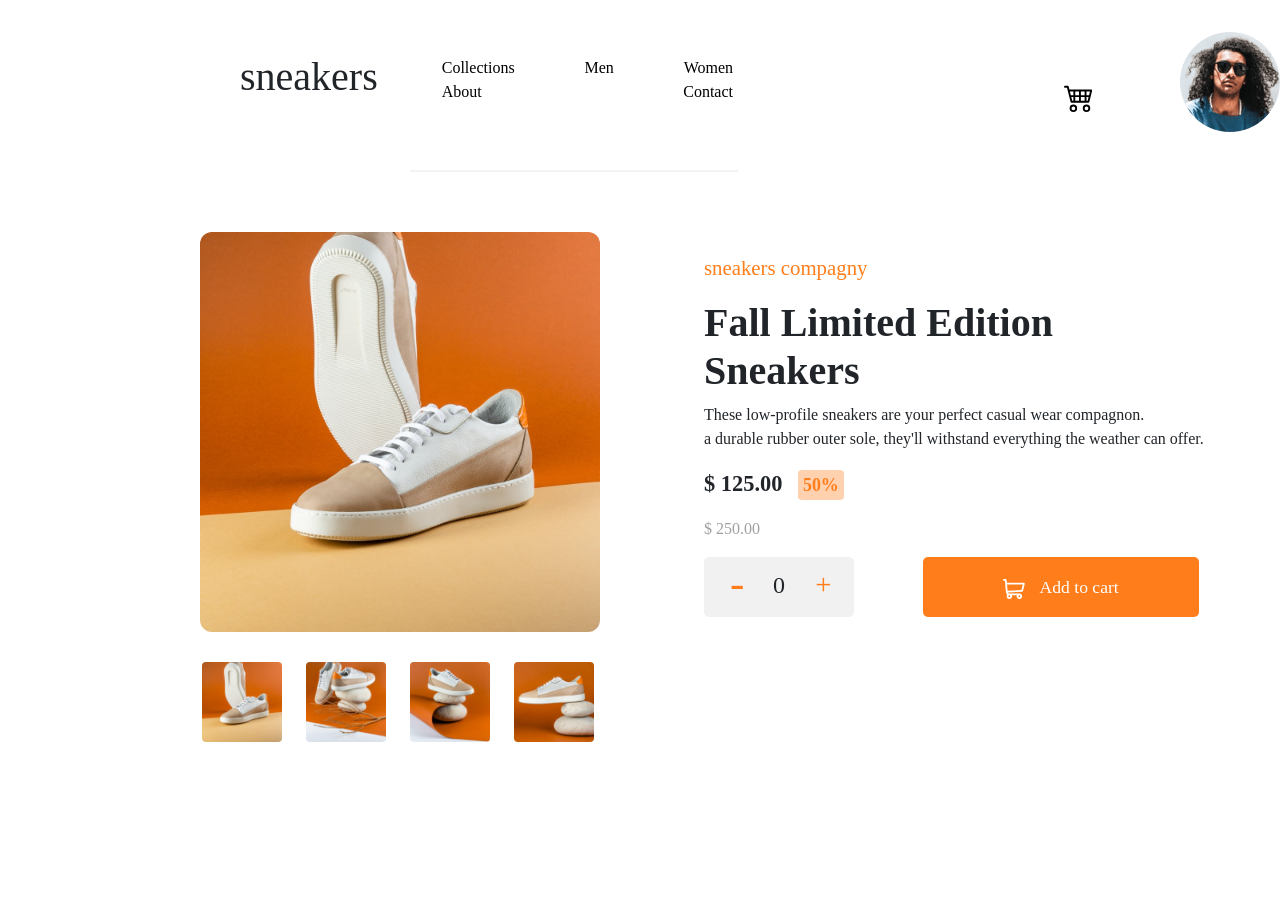
==== ecommerce-product-page-main 2/e-commerce.html @ 725aa38a "add javascript" ====
<!DOCTYPE html>
<html lang="fr">

<head>
    <meta charset="UTF-8">
    <meta http-equiv="X-UA-Compatible" content="IE=edge">
    <meta name="viewport" content="width=device-width, initial-scale=1.0">
    <link rel="stylesheet" href="https://cdn.jsdelivr.net/npm/bootstrap@5.3.0-alpha1/dist/css/bootstrap.min.css">
    <link rel="stylesheet" href="style.css">
    <link rel="stylesheet" href="https://fonts.google.com/specimen/Kumbh+Sans">
    <title>Sneakers</title>
</head>

<body>
    <header>
        <h1>sneakers</h1>
        <ul class="navbar">
            <li><a href="www.google.com">Collections</a></li>
            <li><a href="www.google.com">Men</a></li>
            <li><a href="www.google.com">Women</a></li>
            <li><a href="www.google.com">About</a></li>
            <li><a href="www.google.com">Contact</a></li>
        </ul>
        <button id="ouvrirModal" class="js-modal">
            <svg xmlns="http://www.w3.org/2000/svg" width="16" height="16" fill="currentColor"
                class="bi bi-cart4 panier" viewBox="0 0 16 16">
                <path
                    d="M0 2.5A.5.5 0 0 1 .5 2H2a.5.5 0 0 1 .485.379L2.89 4H14.5a.5.5 0 0 1 .485.621l-1.5 6A.5.5 0 0 1 13 11H4a.5.5 0 0 1-.485-.379L1.61 3H.5a.5.5 0 0 1-.5-.5zM3.14 5l.5 2H5V5H3.14zM6 5v2h2V5H6zm3 0v2h2V5H9zm3 0v2h1.36l.5-2H12zm1.11 3H12v2h.61l.5-2zM11 8H9v2h2V8zM8 8H6v2h2V8zM5 8H3.89l.5 2H5V8zm0 5a1 1 0 1 0 0 2 1 1 0 0 0 0-2zm-2 1a2 2 0 1 1 4 0 2 2 0 0 1-4 0zm9-1a1 1 0 1 0 0 2 1 1 0 0 0 0-2zm-2 1a2 2 0 1 1 4 0 2 2 0 0 1-4 0z" />
            </svg>
        </button>
        <img class="profil" src="../ecommerce-product-page-main 2/images/image-avatar.png" alt="photo de profil">
    </header>

    <!-- Bouton pour ouvrir le modal -->


    <!-- Modal -->
    <div id="monModal" class="modal">
        <div class="modal-contenu">
            <span class="fermer">&times;</span>
            <h2 class="titre">Cart</h2>
            <p class="text">You cart is empty</p>
        </div>
    </div>
    <main>
        <aside>
            <img src="./images/image-product-1.jpg" alt="shoes photo" class="photo1">
            <br>
            <div class="lowPhoto">
                <img src="./images/image-product-1-thumbnail.jpg" alt="shoes">
                <img src="./images/image-product-2-thumbnail.jpg" alt="shoes">
                <img src="./images/image-product-3-thumbnail.jpg" alt="shoes">
                <img src="./images/image-product-4-thumbnail.jpg" alt="shoes">
            </div>
        </aside>
        <aside class="right">
            <p class="orange">sneakers compagny</p>
            <h2>Fall Limited Edition <br>Sneakers</h2>
            <p>These low-profile sneakers are your perfect casual wear compagnon.
                <br> a durable rubber outer sole, they'll withstand everything the weather can offer.
            </p>
            <p class="price">$ 125.00 <span class="reduction"> 50%</span></p>
            <p class="fallPrice">$ 250.00</p>
            <div class="addButton">
                <p id="counter" class="add">0</p>
                <button class="negatif" id="minus">-</button>
                <button id="plus" class="positif">+</button>
                <button id="add-to-cart"><svg width="22" height="20" xmlns="http://www.w3.org/2000/svg">
                        <path
                            d="M20.925 3.641H3.863L3.61.816A.896.896 0 0 0 2.717 0H.897a.896.896 0 1 0 0 1.792h1l1.031 11.483c.073.828.52 1.726 1.291 2.336C2.83 17.385 4.099 20 6.359 20c1.875 0 3.197-1.87 2.554-3.642h4.905c-.642 1.77.677 3.642 2.555 3.642a2.72 2.72 0 0 0 2.717-2.717 2.72 2.72 0 0 0-2.717-2.717H6.365c-.681 0-1.274-.41-1.53-1.009l14.321-.842a.896.896 0 0 0 .817-.677l1.821-7.283a.897.897 0 0 0-.87-1.114ZM6.358 18.208a.926.926 0 0 1 0-1.85.926.926 0 0 1 0 1.85Zm10.015 0a.926.926 0 0 1 0-1.85.926.926 0 0 1 0 1.85Zm2.021-7.243-13.8.81-.57-6.341h15.753l-1.383 5.53Z"
                            fill="#FFFFFF" fill-rule="nonzero" />
                    </svg>Add to cart</button>
            </div>
        </aside>
    </main>

    <script src="script.js"></script>
</body>

</html>
---- ecommerce-product-page-main 2/style.css ----
@charset "UTF-8";
body {
  margin: 0;
  padding: 0;
  font-family: Kumbh Sans;
}

header {
  display: flex;
  margin-left: 15rem;
  margin-top: 2rem;
}

h1 {
  margin-top: 1.3rem;
}

.navbar {
  margin-top: 1rem;
  margin-left: 2rem;
  position: relative;
  height: -moz-fit-content;
  height: fit-content;
}

.navbar::after {
  border-bottom: 2px solid rgba(211, 211, 211, 0.28);
  content: "";
  width: 100%;
  position: absolute;
  bottom: -60px;
  left: 0;
}

ul {
  display: flex;
  list-style-type: none;
}

ul li {
  margin-left: 2rem;
}

.navbar li {
  position: relative;
  padding-right: 5px;
}

a {
  text-decoration: none;
  color: black;
}
a:hover {
  color: black;
}

.navbar li::after {
  content: "";
  position: absolute;
  bottom: -67px;
  left: 0;
  height: 1px;
  width: 100%;
  transition: background-color 0.3s ease-in-out;
}

.navbar li:hover::after {
  background-color: hsl(26deg, 100%, 55%);
  height: 3px;
  left: -5px;
}

.panier {
  margin-left: 20rem;
  margin-top: 30px;
  height: 30px;
  width: 30px;
}

.profil {
  margin-left: 5rem;
}
.profil:hover {
  border: 3px solid hsl(26deg, 100%, 55%);
  border-radius: 50%;
  height: 6.25rem;
  width: 6.25rem;
}

.shop {
  border: none;
  background: none;
}

/* Style pour le bouton */
#ouvrirModal {
  background-color: white; /* Couleur de fond */
  border: none;
}

/* Style pour le modal */
.modal {
  display: none; /* Cache le modal par défaut */
  position: fixed; /* Position fixe */
  z-index: 1; /* Place le modal au-dessus de tout */
  left: 30%;
  top: -10%;
  width: 100%;
  height: 100%;
  /* Couleur de fond semi-transparente */
}

.titre {
  border-bottom: 1px solid lightgray;
  padding: 30px;
}

.text {
  padding-top: 80px;
}

/* Style pour le contenu du modal */
.modal-contenu {
  background-color: #fefefe; /* Couleur de fond */
  margin: 15% auto; /* Centre le contenu verticalement et horizontalement */
  padding: 20px;
  width: 30%; /* Largeur du contenu */
  height: 40%;
  text-align: center;
  border-radius: 3%;
  box-shadow: 0px 0px 19px -1px rgba(92, 92, 92, 0.67);
}

/* Style pour le span "fermer" */
.fermer {
  color: #aaa;
  float: right;
  font-size: 28px;
  font-weight: bold;
}

.fermer:hover,
.fermer:focus {
  color: black;
  text-decoration: none;
  cursor: pointer;
}

main {
  display: flex;
}

aside > img {
  width: 400px;
  height: 400px;
  border-radius: 3%;
  margin-left: 200px;
  margin-top: 100px;
  margin-bottom: 20px;
}

div.lowPhoto {
  margin-left: 192px;
}
div.lowPhoto img {
  border-radius: 5%;
  height: 80px;
  width: 80px;
  margin: 10px;
}

.right {
  margin-top: 120px;
  margin-left: 100px;
}
.right h2 {
  font-weight: bold;
  font-size: 2.5em;
}

.orange {
  color: hsl(26deg, 100%, 55%);
  font-size: 1.3em;
}

.price {
  font-size: 1.4em;
  font-weight: bold;
}

.reduction {
  background-color: hsla(26deg, 100%, 55%, 0.349);
  color: hsl(26deg, 100%, 55%);
  padding: 1%;
  border-radius: 10%;
  font-size: 0.8em;
  margin-left: 10px;
}

.fallPrice {
  color: rgb(161, 160, 160);
}

.addButton {
  display: flex;
}

.add {
  background-color: rgba(211, 211, 211, 0.324);
  width: 30%;
  text-align: center;
  font-size: 1.5em;
  border-radius: 5px 5px 5px 5px;
  height: 60px;
  border: none;
  vertical-align: middle;
  padding: 10px;
}

.negatif {
  color: hsl(26deg, 100%, 55%);
  position: relative;
  right: 130px;
  font-size: 2.7em;
  border: none;
  background-color: transparent;
  cursor: pointer;
  top: -11px;
}

.positif {
  color: hsl(26deg, 100%, 55%);
  position: relative;
  right: 65px;
  top: -10px;
  padding-left: 0;
  font-size: 1.8em;
  border: none;
  background-color: transparent;
  cursor: pointer;
}

#add-to-cart {
  background-color: hsl(26deg, 100%, 55%);
  height: 60px;
  color: white;
  padding: auto;
  border-radius: 5px 5px 5px 5px;
  padding: 0;
  font-size: 1.1em;
  margin-left: 20px;
  padding-left: 80px;
  padding-right: 80px;
  cursor: pointer;
  border: none;
}
#add-to-cart svg {
  margin-right: 15px;
}/*# sourceMappingURL=style.css.map */
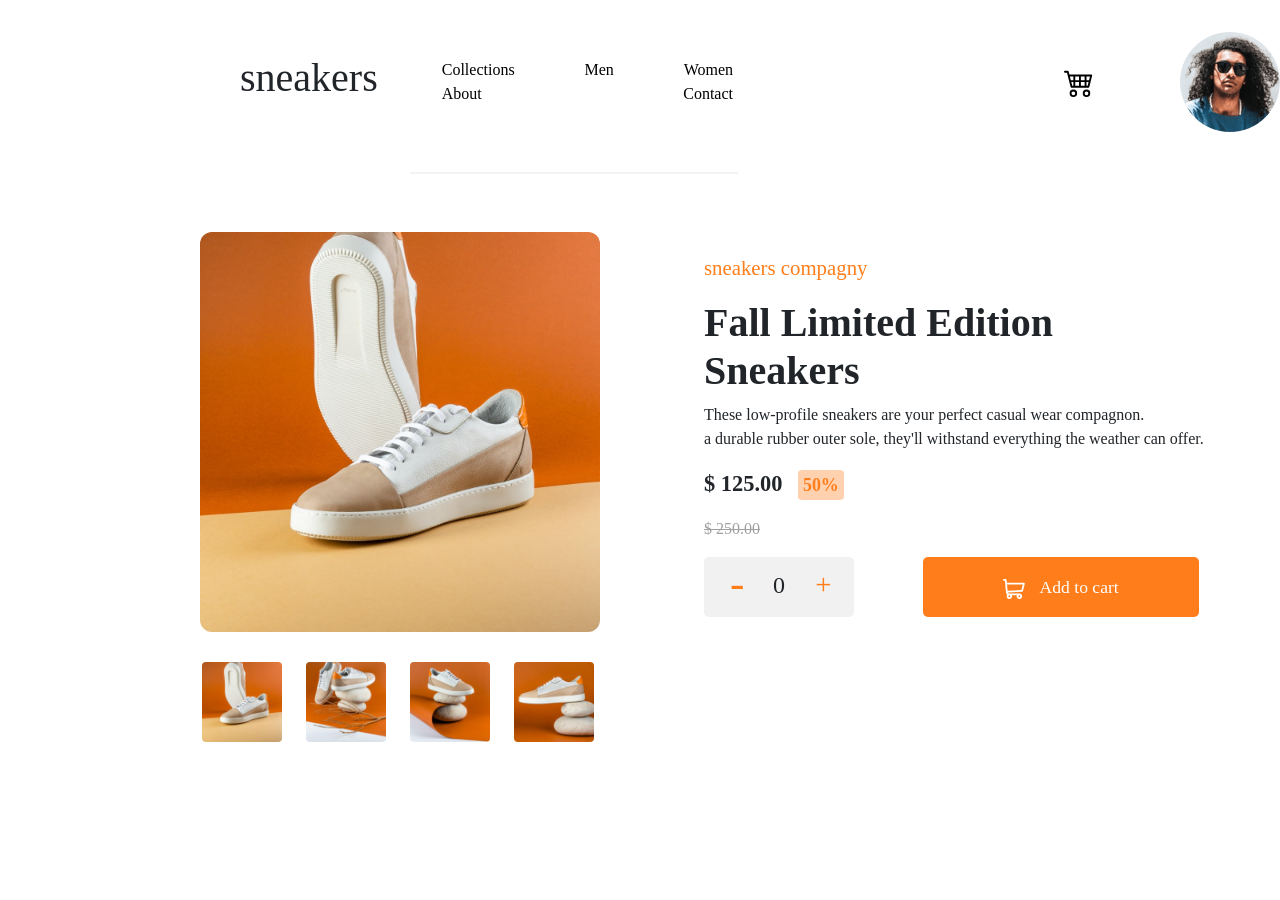
==== commit edd75c54: "modif style css" ====
--- a/ecommerce-product-page-main 2/e-commerce.html
+++ b/ecommerce-product-page-main 2/e-commerce.html
@@ -15,11 +15,11 @@
     <header>
         <h1>sneakers</h1>
         <ul class="navbar">
-            <li><a href="www.google.com">Collections</a></li>
-            <li><a href="www.google.com">Men</a></li>
-            <li><a href="www.google.com">Women</a></li>
-            <li><a href="www.google.com">About</a></li>
-            <li><a href="www.google.com">Contact</a></li>
+            <li><a href="#">Collections</a></li>
+            <li><a href="#">Men</a></li>
+            <li><a href="#">Women</a></li>
+            <li><a href="#">About</a></li>
+            <li><a href="#">Contact</a></li>
         </ul>
         <button id="ouvrirModal" class="js-modal">
             <svg xmlns="http://www.w3.org/2000/svg" width="16" height="16" fill="currentColor"
--- a/ecommerce-product-page-main 2/style.css
+++ b/ecommerce-product-page-main 2/style.css
@@ -9,10 +9,7 @@
   display: flex;
   margin-left: 15rem;
   margin-top: 2rem;
-}
-
-h1 {
-  margin-top: 1.3rem;
+  align-items: center;
 }
 
 .navbar {
@@ -65,14 +62,13 @@
 }
 
 .navbar li:hover::after {
-  background-color: hsl(26deg, 100%, 55%);
+  background-color: hsl(26, 100%, 55%);
   height: 3px;
   left: -5px;
 }
 
 .panier {
   margin-left: 20rem;
-  margin-top: 30px;
   height: 30px;
   width: 30px;
 }
@@ -81,7 +77,7 @@
   margin-left: 5rem;
 }
 .profil:hover {
-  border: 3px solid hsl(26deg, 100%, 55%);
+  border: 3px solid hsl(26, 100%, 55%);
   border-radius: 50%;
   height: 6.25rem;
   width: 6.25rem;
@@ -179,7 +175,7 @@
 }
 
 .orange {
-  color: hsl(26deg, 100%, 55%);
+  color: hsl(26, 100%, 55%);
   font-size: 1.3em;
 }
 
@@ -189,8 +185,8 @@
 }
 
 .reduction {
-  background-color: hsla(26deg, 100%, 55%, 0.349);
-  color: hsl(26deg, 100%, 55%);
+  background-color: hsla(26, 100%, 55%, 0.349);
+  color: hsl(26, 100%, 55%);
   padding: 1%;
   border-radius: 10%;
   font-size: 0.8em;
@@ -199,6 +195,7 @@
 
 .fallPrice {
   color: rgb(161, 160, 160);
+  text-decoration: line-through;
 }
 
 .addButton {
@@ -218,7 +215,7 @@
 }
 
 .negatif {
-  color: hsl(26deg, 100%, 55%);
+  color: hsl(26, 100%, 55%);
   position: relative;
   right: 130px;
   font-size: 2.7em;
@@ -229,7 +226,7 @@
 }
 
 .positif {
-  color: hsl(26deg, 100%, 55%);
+  color: hsl(26, 100%, 55%);
   position: relative;
   right: 65px;
   top: -10px;
@@ -241,7 +238,7 @@
 }
 
 #add-to-cart {
-  background-color: hsl(26deg, 100%, 55%);
+  background-color: hsl(26, 100%, 55%);
   height: 60px;
   color: white;
   padding: auto;
@@ -256,4 +253,15 @@
 }
 #add-to-cart svg {
   margin-right: 15px;
+}
+
+.resultCart {
+  position: relative;
+  left: 10rem;
+  bottom: 2.6rem;
+  background-color: hsl(26, 100%, 55%);
+  color: white;
+  font-weight: bold;
+  border-radius: 50%;
+  padding: 1% 2%;
 }/*# sourceMappingURL=style.css.map */
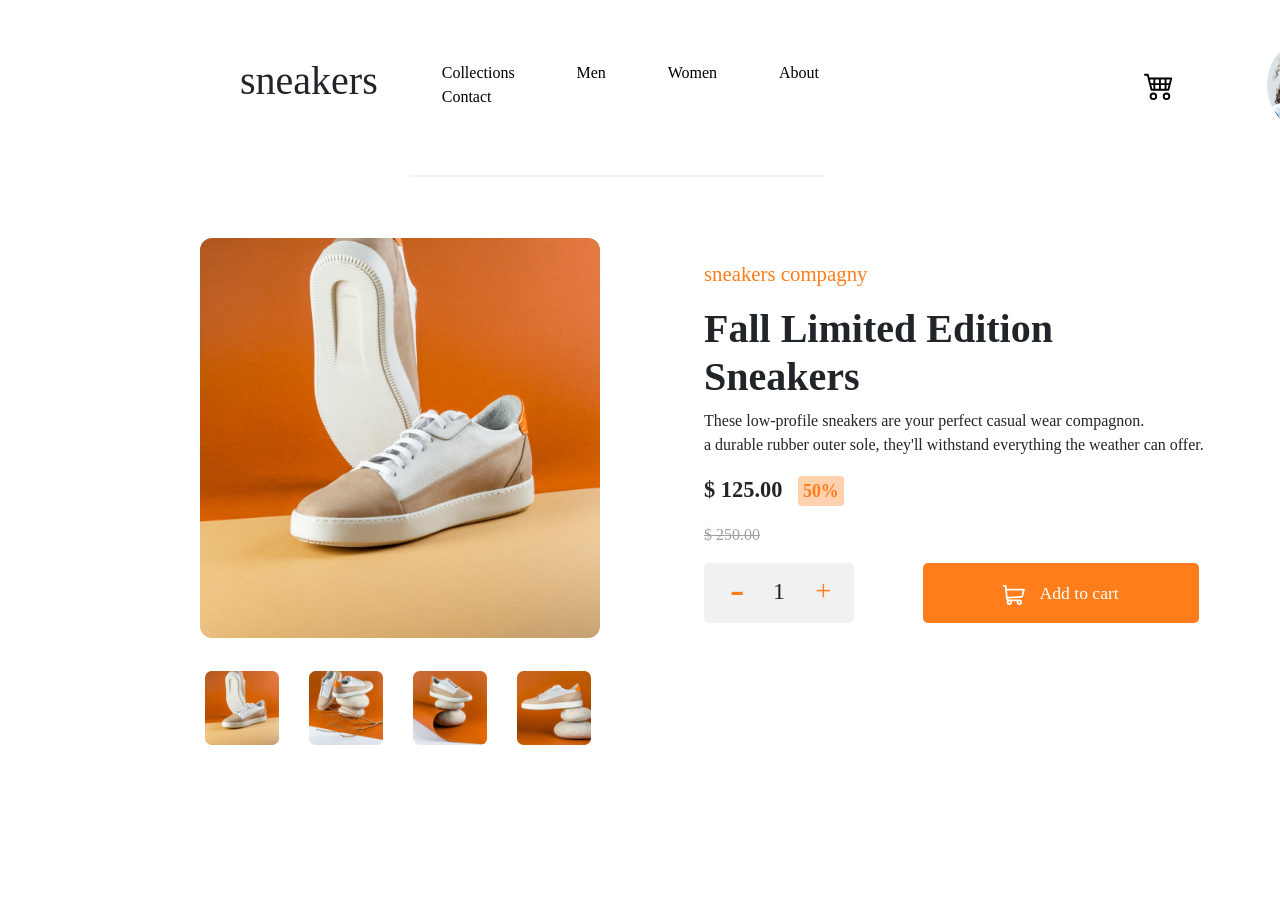
==== commit 2dfc829a: "general modif" ====
--- a/ecommerce-product-page-main 2/e-commerce.html
+++ b/ecommerce-product-page-main 2/e-commerce.html
@@ -28,6 +28,7 @@
                     d="M0 2.5A.5.5 0 0 1 .5 2H2a.5.5 0 0 1 .485.379L2.89 4H14.5a.5.5 0 0 1 .485.621l-1.5 6A.5.5 0 0 1 13 11H4a.5.5 0 0 1-.485-.379L1.61 3H.5a.5.5 0 0 1-.5-.5zM3.14 5l.5 2H5V5H3.14zM6 5v2h2V5H6zm3 0v2h2V5H9zm3 0v2h1.36l.5-2H12zm1.11 3H12v2h.61l.5-2zM11 8H9v2h2V8zM8 8H6v2h2V8zM5 8H3.89l.5 2H5V8zm0 5a1 1 0 1 0 0 2 1 1 0 0 0 0-2zm-2 1a2 2 0 1 1 4 0 2 2 0 0 1-4 0zm9-1a1 1 0 1 0 0 2 1 1 0 0 0 0-2zm-2 1a2 2 0 1 1 4 0 2 2 0 0 1-4 0z" />
             </svg>
         </button>
+        <!-- <p class="resultCart">0</p>-->
         <img class="profil" src="../ecommerce-product-page-main 2/images/image-avatar.png" alt="photo de profil">
     </header>
 
@@ -40,17 +41,69 @@
             <span class="fermer">&times;</span>
             <h2 class="titre">Cart</h2>
             <p class="text">You cart is empty</p>
+            <button id="emptyId" class="empty"><svg width="14" height="16" xmlns="http://www.w3.org/2000/svg"
+                    xmlns:xlink="http://www.w3.org/1999/xlink">
+                    <defs>
+                        <path
+                            d="M0 2.625V1.75C0 1.334.334 1 .75 1h3.5l.294-.584A.741.741 0 0 1 5.213 0h3.571a.75.75 0 0 1 .672.416L9.75 1h3.5c.416 0 .75.334.75.75v.875a.376.376 0 0 1-.375.375H.375A.376.376 0 0 1 0 2.625Zm13 1.75V14.5a1.5 1.5 0 0 1-1.5 1.5h-9A1.5 1.5 0 0 1 1 14.5V4.375C1 4.169 1.169 4 1.375 4h11.25c.206 0 .375.169.375.375ZM4.5 6.5c0-.275-.225-.5-.5-.5s-.5.225-.5.5v7c0 .275.225.5.5.5s.5-.225.5-.5v-7Zm3 0c0-.275-.225-.5-.5-.5s-.5.225-.5.5v7c0 .275.225.5.5.5s.5-.225.5-.5v-7Zm3 0c0-.275-.225-.5-.5-.5s-.5.225-.5.5v7c0 .275.225.5.5.5s.5-.225.5-.5v-7Z"
+                            id="a" />
+                    </defs>
+                    <use fill="#EF4949" fill-rule="nonzero" xlink:href="#a" />
+                </svg></button>
+            <button class="valid btn btn-success">Checkout</button>
         </div>
     </div>
     <main>
         <aside>
-            <img src="./images/image-product-1.jpg" alt="shoes photo" class="photo1">
+            <button id="ouvrirModal2" class="aside"><img src="./images/image-product-1.jpg" alt="shoes photo"
+                    class="photo1"></button>
             <br>
             <div class="lowPhoto">
-                <img src="./images/image-product-1-thumbnail.jpg" alt="shoes">
-                <img src="./images/image-product-2-thumbnail.jpg" alt="shoes">
-                <img src="./images/image-product-3-thumbnail.jpg" alt="shoes">
-                <img src="./images/image-product-4-thumbnail.jpg" alt="shoes">
+                <img class="miniPhoto" src="./images/image-product-1-thumbnail.jpg" alt="shoes">
+                <img class="miniPhoto" src="./images/image-product-2-thumbnail.jpg" alt="shoes">
+                <img class="miniPhoto" src="./images/image-product-3-thumbnail.jpg" alt="shoes">
+                <img class="miniPhoto" src="./images/image-product-4-thumbnail.jpg" alt="shoes">
+            </div>
+            <div id="monModal2" class="modal2">
+                <span class="fermerTwo">&times;</span>
+                <div class="modal2-contenu">
+                    <div id="monSlide" class="carousel slide">
+                        <div class="carousel-indicators">
+                            <button type="button" data-bs-target="#monSlide" data-bs-slide-to="0" class="active"
+                                aria-current="true" aria-label="Slide 1"></button>
+                            <button type="button" data-bs-target="#monSlide" data-bs-slide-to="1"
+                                aria-label="Slide 2"></button>
+                            <button type="button" data-bs-target="#monSlide" data-bs-slide-to="2"
+                                aria-label="Slide 3"></button>
+                            <button type="button" data-bs-target="#monSlide" data-bs-slide-to="3"
+                                aria-label="Slide 4"></button>
+                        </div>
+                        <div class="carousel-inner">
+                            <div class="carousel-item active">
+                                <img src="./images/image-product-1.jpg" class="d-block w-100" alt="shoes">
+                            </div>
+                            <div class="carousel-item">
+                                <img src="./images/image-product-2.jpg" class="d-block w-100" alt="shoes">
+                            </div>
+                            <div class="carousel-item">
+                                <img src="./images/image-product-3.jpg" class="d-block w-100" alt="shoes">
+                            </div>
+                            <div class="carousel-item">
+                                <img src="./images/image-product-4.jpg" class="d-block w-100" alt="shoes">
+                            </div>
+                        </div>
+                        <button class="carousel-control-prev" type="button" data-bs-target="#monSlide"
+                            data-bs-slide="prev">
+                            <span class="carousel-control-prev-icon" aria-hidden="true"></span>
+                            <span class="visually-hidden">Previous</span>
+                        </button>
+                        <button class="carousel-control-next" type="button" data-bs-target="#monSlide"
+                            data-bs-slide="next">
+                            <span class="carousel-control-next-icon" aria-hidden="true"></span>
+                            <span class="visually-hidden">Next</span>
+                        </button>
+                    </div>
+                </div>
             </div>
         </aside>
         <aside class="right">
@@ -62,7 +115,7 @@
             <p class="price">$ 125.00 <span class="reduction"> 50%</span></p>
             <p class="fallPrice">$ 250.00</p>
             <div class="addButton">
-                <p id="counter" class="add">0</p>
+                <p id="counter" class="add">1</p>
                 <button class="negatif" id="minus">-</button>
                 <button id="plus" class="positif">+</button>
                 <button id="add-to-cart"><svg width="22" height="20" xmlns="http://www.w3.org/2000/svg">
@@ -73,7 +126,9 @@
             </div>
         </aside>
     </main>
-
+    <script src="https://cdn.jsdelivr.net/npm/bootstrap@5.2.3/dist/js/bootstrap.min.js"
+        integrity="sha384-cuYeSxntonz0PPNlHhBs68uyIAVpIIOZZ5JqeqvYYIcEL727kskC66kF92t6Xl2V"
+        crossorigin="anonymous"></script>
     <script src="script.js"></script>
 </body>
 
--- a/ecommerce-product-page-main 2/style.css
+++ b/ecommerce-product-page-main 2/style.css
@@ -3,6 +3,7 @@
   margin: 0;
   padding: 0;
   font-family: Kumbh Sans;
+  overflow-x: hidden;
 }
 
 header {
@@ -74,13 +75,15 @@
 }
 
 .profil {
-  margin-left: 5rem;
+  margin: 0;
+  padding: 0;
+  position: relative;
+  left: 90px;
+  border: 3px solid #fefefe;
 }
 .profil:hover {
   border: 3px solid hsl(26, 100%, 55%);
   border-radius: 50%;
-  height: 6.25rem;
-  width: 6.25rem;
 }
 
 .shop {
@@ -92,6 +95,7 @@
 #ouvrirModal {
   background-color: white; /* Couleur de fond */
   border: none;
+  padding: 0;
 }
 
 /* Style pour le modal */
@@ -137,7 +141,7 @@
 
 .fermer:hover,
 .fermer:focus {
-  color: black;
+  color: hsl(26, 100%, 55%);
   text-decoration: none;
   cursor: pointer;
 }
@@ -146,7 +150,7 @@
   display: flex;
 }
 
-aside > img {
+aside > button > img {
   width: 400px;
   height: 400px;
   border-radius: 3%;
@@ -159,10 +163,19 @@
   margin-left: 192px;
 }
 div.lowPhoto img {
-  border-radius: 5%;
+  border-radius: 12%;
   height: 80px;
   width: 80px;
   margin: 10px;
+}
+
+.miniPhoto {
+  border: 3px solid hsla(26, 100%, 55%, 0);
+  border-radius: 12%;
+}
+.miniPhoto:hover {
+  border: 3px solid hsla(26, 100%, 55%, 0);
+  border-radius: 12%;
 }
 
 .right {
@@ -257,11 +270,80 @@
 
 .resultCart {
   position: relative;
-  left: 10rem;
-  bottom: 2.6rem;
+  left: -25px;
+  bottom: 18px;
   background-color: hsl(26, 100%, 55%);
   color: white;
   font-weight: bold;
   border-radius: 50%;
-  padding: 1% 2%;
+  padding: 1px 8px;
+  margin: 0;
+}
+
+.empty {
+  position: relative;
+  bottom: -20px;
+  right: 130px;
+  background-color: rgb(255, 255, 255);
+  border: none;
+  scale: 1.5;
+}
+
+.valid {
+  position: relative;
+  bottom: -20px;
+  left: 130px;
+  background-color: hsl(26, 100%, 55%);
+  border: hsl(26, 100%, 55%);
+}
+
+#monSlide {
+  position: absolute;
+  left: 400px;
+  top: 100px;
+  background-color: rgba(0, 0, 0, 0.666);
+  z-index: 3;
+  border-radius: 3%;
+}
+
+.carousel-item {
+  height: 600px;
+  width: 600px;
+}
+
+.modal2 {
+  display: none; /* Cache le modal par défaut */
+  position: fixed; /* Position fixe */
+  position: relative;
+  top: -760px;
+  background-color: rgba(0, 0, 0, 0.9);
+  height: 100vh;
+  width: 100vw;
+  z-index: 3;
+}
+
+.fermerTwo {
+  color: white;
+  float: right;
+  font-size: 45px;
+  font-weight: bold;
+  margin-right: 40px;
+  margin-top: 10px;
+}
+
+.fermerTwo:hover,
+.fermerTwo:focus {
+  color: hsl(26, 100%, 55%);
+  text-decoration: none;
+  cursor: pointer;
+}
+
+#ouvrirModal2 {
+  border: none;
+  padding: 0;
+  background-color: #fff;
+}
+
+.carousel-inner {
+  border-radius: 3%;
 }/*# sourceMappingURL=style.css.map */
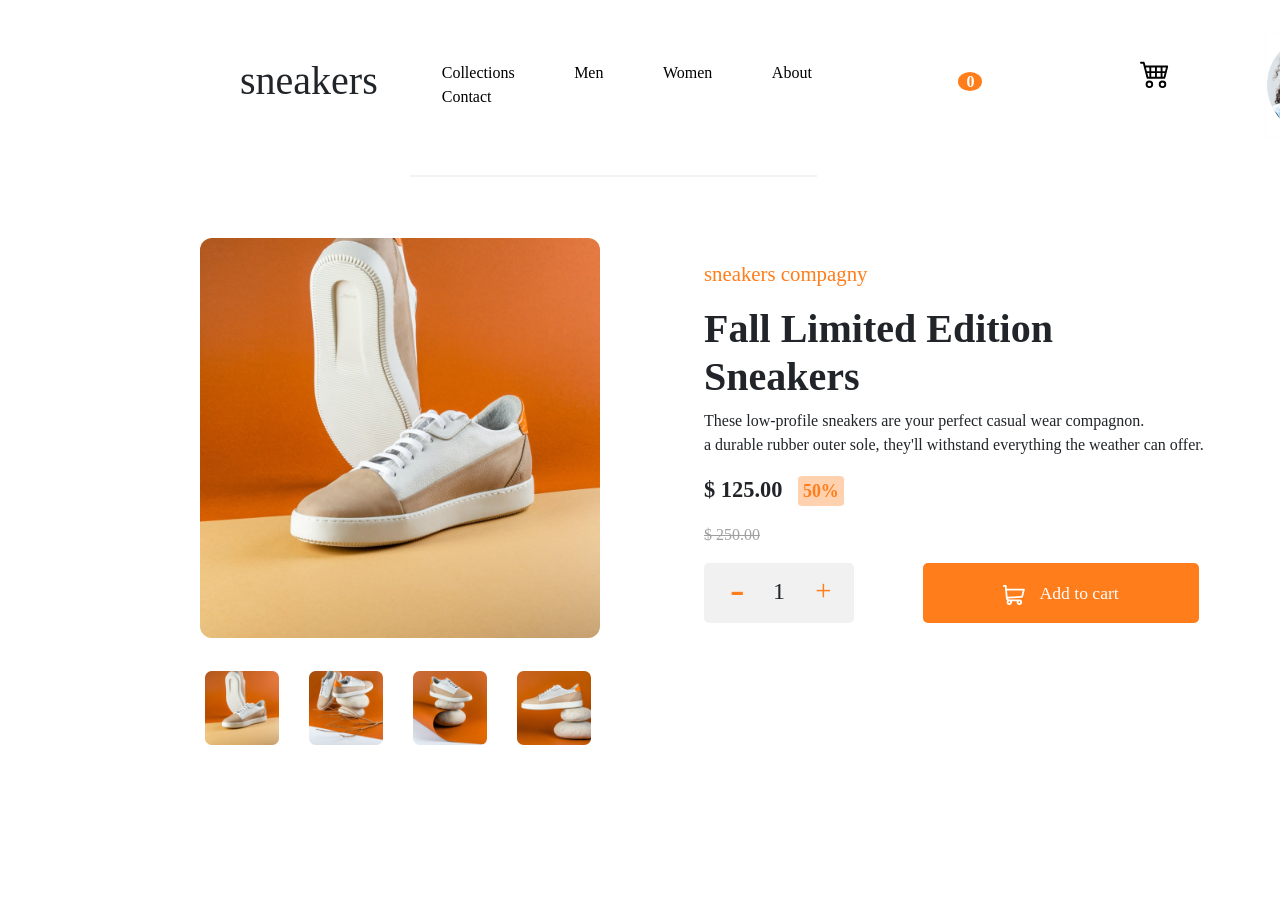
==== commit 4b7aecaa: "add cart empty completed" ====
--- a/ecommerce-product-page-main 2/e-commerce.html
+++ b/ecommerce-product-page-main 2/e-commerce.html
@@ -26,7 +26,7 @@
                 class="bi bi-cart4 panier" viewBox="0 0 16 16">
                 <path
                     d="M0 2.5A.5.5 0 0 1 .5 2H2a.5.5 0 0 1 .485.379L2.89 4H14.5a.5.5 0 0 1 .485.621l-1.5 6A.5.5 0 0 1 13 11H4a.5.5 0 0 1-.485-.379L1.61 3H.5a.5.5 0 0 1-.5-.5zM3.14 5l.5 2H5V5H3.14zM6 5v2h2V5H6zm3 0v2h2V5H9zm3 0v2h1.36l.5-2H12zm1.11 3H12v2h.61l.5-2zM11 8H9v2h2V8zM8 8H6v2h2V8zM5 8H3.89l.5 2H5V8zm0 5a1 1 0 1 0 0 2 1 1 0 0 0 0-2zm-2 1a2 2 0 1 1 4 0 2 2 0 0 1-4 0zm9-1a1 1 0 1 0 0 2 1 1 0 0 0 0-2zm-2 1a2 2 0 1 1 4 0 2 2 0 0 1-4 0z" />
-            </svg>
+            </svg><span class="resultCart">0</span>
         </button>
         <!-- <p class="resultCart">0</p>-->
         <img class="profil" src="../ecommerce-product-page-main 2/images/image-avatar.png" alt="photo de profil">
@@ -41,6 +41,11 @@
             <span class="fermer">&times;</span>
             <h2 class="titre">Cart</h2>
             <p class="text">You cart is empty</p>
+            <div id="modalContentFull">
+                <p><img src="./images/image-product-1-thumbnail.jpg" alt="photo shoes"></p>
+                <p class="textModalFull">Fail limited Edition Sneakers<br>
+                    $ 125.00</p>
+            </div>
             <button id="emptyId" class="empty"><svg width="14" height="16" xmlns="http://www.w3.org/2000/svg"
                     xmlns:xlink="http://www.w3.org/1999/xlink">
                     <defs>
@@ -126,10 +131,11 @@
             </div>
         </aside>
     </main>
+    <script src="./JQuery.js"></script>
     <script src="https://cdn.jsdelivr.net/npm/bootstrap@5.2.3/dist/js/bootstrap.min.js"
         integrity="sha384-cuYeSxntonz0PPNlHhBs68uyIAVpIIOZZ5JqeqvYYIcEL727kskC66kF92t6Xl2V"
         crossorigin="anonymous"></script>
-    <script src="script.js"></script>
+    <script src="script2.js"></script>
 </body>
 
 </html>
--- a/ecommerce-product-page-main 2/style.css
+++ b/ecommerce-product-page-main 2/style.css
@@ -116,7 +116,7 @@
 }
 
 .text {
-  padding-top: 80px;
+  padding-top: 40px;
 }
 
 /* Style pour le contenu du modal */
@@ -129,6 +129,7 @@
   text-align: center;
   border-radius: 3%;
   box-shadow: 0px 0px 19px -1px rgba(92, 92, 92, 0.67);
+  position: relative;
 }
 
 /* Style pour le span "fermer" */
@@ -281,18 +282,18 @@
 }
 
 .empty {
-  position: relative;
-  bottom: -20px;
-  right: 130px;
+  position: absolute;
+  bottom: 25px;
+  left: 30px;
   background-color: rgb(255, 255, 255);
   border: none;
   scale: 1.5;
 }
 
 .valid {
-  position: relative;
-  bottom: -20px;
-  left: 130px;
+  position: absolute;
+  bottom: 20px;
+  right: 30px;
   background-color: hsl(26, 100%, 55%);
   border: hsl(26, 100%, 55%);
 }
@@ -346,4 +347,24 @@
 
 .carousel-inner {
   border-radius: 3%;
+}
+
+#modalContentFull {
+  display: flex;
+  margin-left: 20px;
+}
+#modalContentFull img {
+  height: 80px;
+  width: 80px;
+  border-radius: 5px;
+  position: absolute;
+  top: 150px;
+  left: 50px;
+}
+#modalContentFull .textModalFull {
+  position: absolute;
+  top: 160px;
+  left: 140px;
+  text-align: start;
+  margin-left: 20px;
 }/*# sourceMappingURL=style.css.map */
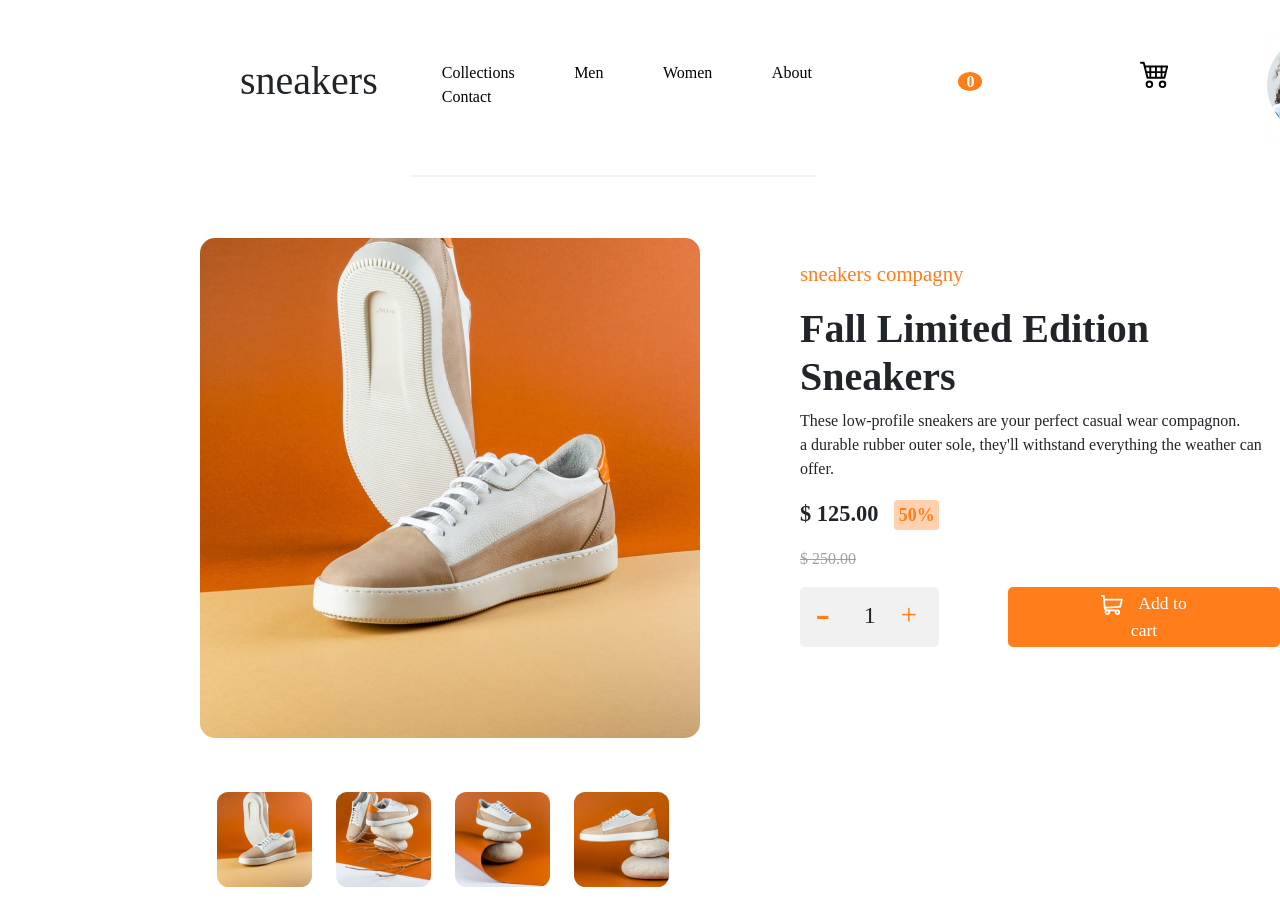
==== commit 21b67fc0: "changement de photo au clic sur miniature" ====
--- a/ecommerce-product-page-main 2/e-commerce.html
+++ b/ecommerce-product-page-main 2/e-commerce.html
@@ -40,11 +40,12 @@
         <div class="modal-contenu">
             <span class="fermer">&times;</span>
             <h2 class="titre">Cart</h2>
-            <p class="text">You cart is empty</p>
+            <p class="text">Your cart is empty</p>
             <div id="modalContentFull">
                 <p><img src="./images/image-product-1-thumbnail.jpg" alt="photo shoes"></p>
-                <p class="textModalFull">Fail limited Edition Sneakers<br>
-                    $ 125.00</p>
+                <p class="textModalFull">Fail Limited Edition Sneakers<br>
+                    $ 125.00 <span class="resultCartModal">1</span><span class="sumElement"> </span>
+                </p>
             </div>
             <button id="emptyId" class="empty"><svg width="14" height="16" xmlns="http://www.w3.org/2000/svg"
                     xmlns:xlink="http://www.w3.org/1999/xlink">
@@ -53,22 +54,31 @@
                             d="M0 2.625V1.75C0 1.334.334 1 .75 1h3.5l.294-.584A.741.741 0 0 1 5.213 0h3.571a.75.75 0 0 1 .672.416L9.75 1h3.5c.416 0 .75.334.75.75v.875a.376.376 0 0 1-.375.375H.375A.376.376 0 0 1 0 2.625Zm13 1.75V14.5a1.5 1.5 0 0 1-1.5 1.5h-9A1.5 1.5 0 0 1 1 14.5V4.375C1 4.169 1.169 4 1.375 4h11.25c.206 0 .375.169.375.375ZM4.5 6.5c0-.275-.225-.5-.5-.5s-.5.225-.5.5v7c0 .275.225.5.5.5s.5-.225.5-.5v-7Zm3 0c0-.275-.225-.5-.5-.5s-.5.225-.5.5v7c0 .275.225.5.5.5s.5-.225.5-.5v-7Zm3 0c0-.275-.225-.5-.5-.5s-.5.225-.5.5v7c0 .275.225.5.5.5s.5-.225.5-.5v-7Z"
                             id="a" />
                     </defs>
-                    <use fill="#EF4949" fill-rule="nonzero" xlink:href="#a" />
+                    <use fill="#737070" fill-rule="nonzero" xlink:href="#a" />
                 </svg></button>
-            <button class="valid btn btn-success">Checkout</button>
+            <a href="./formPage.html"><button class="valid">Checkout</button></a>
         </div>
     </div>
+    <!-- Fin du modal du panier -->
+    <!-- Début galeries superposer -->
     <main>
         <aside>
-            <button id="ouvrirModal2" class="aside"><img src="./images/image-product-1.jpg" alt="shoes photo"
-                    class="photo1"></button>
+            <div class="content-image">
+                <button id="ouvrirModal2" class="aside">
+                    <img src="./images/image-product-1.jpg" alt="shoes photo" id="photo1">
+                    <img src="./images/image-product-2.jpg" alt="shoes photo" id="photo2">
+                    <img src="./images/image-product-3.jpg" alt="shoes photo" id="photo3">
+                    <img src="./images/image-product-4.jpg" alt="shoes photo" id="photo4"></button>
+            </div>
             <br>
             <div class="lowPhoto">
-                <img class="miniPhoto" src="./images/image-product-1-thumbnail.jpg" alt="shoes">
-                <img class="miniPhoto" src="./images/image-product-2-thumbnail.jpg" alt="shoes">
-                <img class="miniPhoto" src="./images/image-product-3-thumbnail.jpg" alt="shoes">
-                <img class="miniPhoto" src="./images/image-product-4-thumbnail.jpg" alt="shoes">
+                <a href="#photo1"><img class="miniPhoto" src="./images/image-product-1-thumbnail.jpg" alt="shoes"></a>
+                <a href="#photo2"><img class="miniPhoto" src="./images/image-product-2-thumbnail.jpg" alt="shoes"></a>
+                <a href="#photo3"><img class="miniPhoto" src="./images/image-product-3-thumbnail.jpg" alt="shoes"></a>
+                <a href="#photo4"><img class="miniPhoto" src="./images/image-product-4-thumbnail.jpg" alt="shoes"></a>
             </div>
+
+            <!-- Debut modal 2 -->
             <div id="monModal2" class="modal2">
                 <span class="fermerTwo">&times;</span>
                 <div class="modal2-contenu">
@@ -111,6 +121,7 @@
                 </div>
             </div>
         </aside>
+        <!-- Fin du coté gauche  -->
         <aside class="right">
             <p class="orange">sneakers compagny</p>
             <h2>Fall Limited Edition <br>Sneakers</h2>
@@ -131,6 +142,7 @@
             </div>
         </aside>
     </main>
+
     <script src="./JQuery.js"></script>
     <script src="https://cdn.jsdelivr.net/npm/bootstrap@5.2.3/dist/js/bootstrap.min.js"
         integrity="sha384-cuYeSxntonz0PPNlHhBs68uyIAVpIIOZZ5JqeqvYYIcEL727kskC66kF92t6Xl2V"
--- a/ecommerce-product-page-main 2/style.css
+++ b/ecommerce-product-page-main 2/style.css
@@ -160,23 +160,24 @@
   margin-bottom: 20px;
 }
 
-div.lowPhoto {
-  margin-left: 192px;
-}
-div.lowPhoto img {
+.lowPhoto {
+  margin-left: 207px;
+}
+.lowPhoto a img {
   border-radius: 12%;
-  height: 80px;
-  width: 80px;
+  height: 95px;
+  width: 95px;
   margin: 10px;
 }
 
 .miniPhoto {
-  border: 3px solid hsla(26, 100%, 55%, 0);
   border-radius: 12%;
 }
 .miniPhoto:hover {
-  border: 3px solid hsla(26, 100%, 55%, 0);
   border-radius: 12%;
+  background-color: #aaa;
+  opacity: 0.5;
+  transition: 0.3s;
 }
 
 .right {
@@ -296,15 +297,22 @@
   right: 30px;
   background-color: hsl(26, 100%, 55%);
   border: hsl(26, 100%, 55%);
+  padding: 7px;
+  border-radius: 7px;
+  width: 90px;
+  color: white;
+}
+
+.valid:hover {
+  background-color: hsl(26, 98%, 46%);
+  color: white;
 }
 
 #monSlide {
-  position: absolute;
-  left: 400px;
-  top: 100px;
   background-color: rgba(0, 0, 0, 0.666);
   z-index: 3;
   border-radius: 3%;
+  width: 600px;
 }
 
 .carousel-item {
@@ -314,16 +322,25 @@
 
 .modal2 {
   display: none; /* Cache le modal par défaut */
-  position: fixed; /* Position fixe */
-  position: relative;
-  top: -760px;
+  position: relative;
+  top: -900px;
   background-color: rgba(0, 0, 0, 0.9);
   height: 100vh;
   width: 100vw;
   z-index: 3;
 }
 
+.modal2-contenu {
+  position: absolute;
+  top: 50%;
+  left: 50%;
+  transform: translate(-50%, -50%);
+}
+
 .fermerTwo {
+  position: absolute;
+  top: 30px;
+  right: 40px;
   color: white;
   float: right;
   font-size: 45px;
@@ -340,13 +357,28 @@
 }
 
 #ouvrirModal2 {
+  display: flex;
   border: none;
   padding: 0;
   background-color: #fff;
 }
+#ouvrirModal2 > img {
+  width: 500px;
+  height: 500px;
+  border-radius: 3%;
+  margin-left: 200px;
+  margin-top: 100px;
+  margin-bottom: 20px;
+}
+
+.content-image {
+  overflow: hidden;
+  width: 700px;
+}
 
 .carousel-inner {
   border-radius: 3%;
+  overflow: hidden;
 }
 
 #modalContentFull {
@@ -367,4 +399,40 @@
   left: 140px;
   text-align: start;
   margin-left: 20px;
+  color: rgb(122, 121, 121);
+}
+
+.sumElement {
+  color: black;
+  font-weight: bold;
+}
+
+.form {
+  margin-top: 120px;
+  width: 800px;
+  margin-left: 30px;
+  border: 2px solid hsl(26, 100%, 55%);
+  padding: 50px;
+  border-radius: 10px;
+}
+
+#validBuy {
+  display: flex;
+  position: relative;
+}
+
+#modalContentFullPage2 img {
+  position: absolute;
+  height: 130px;
+  width: 130px;
+  border-radius: 6px;
+  top: 150px;
+  right: 430px;
+}
+#modalContentFullPage2 .textModalFull {
+  position: absolute;
+  top: 160px;
+  right: 100px;
+  font-size: 1.6em;
+  color: rgb(122, 121, 121);
 }/*# sourceMappingURL=style.css.map */
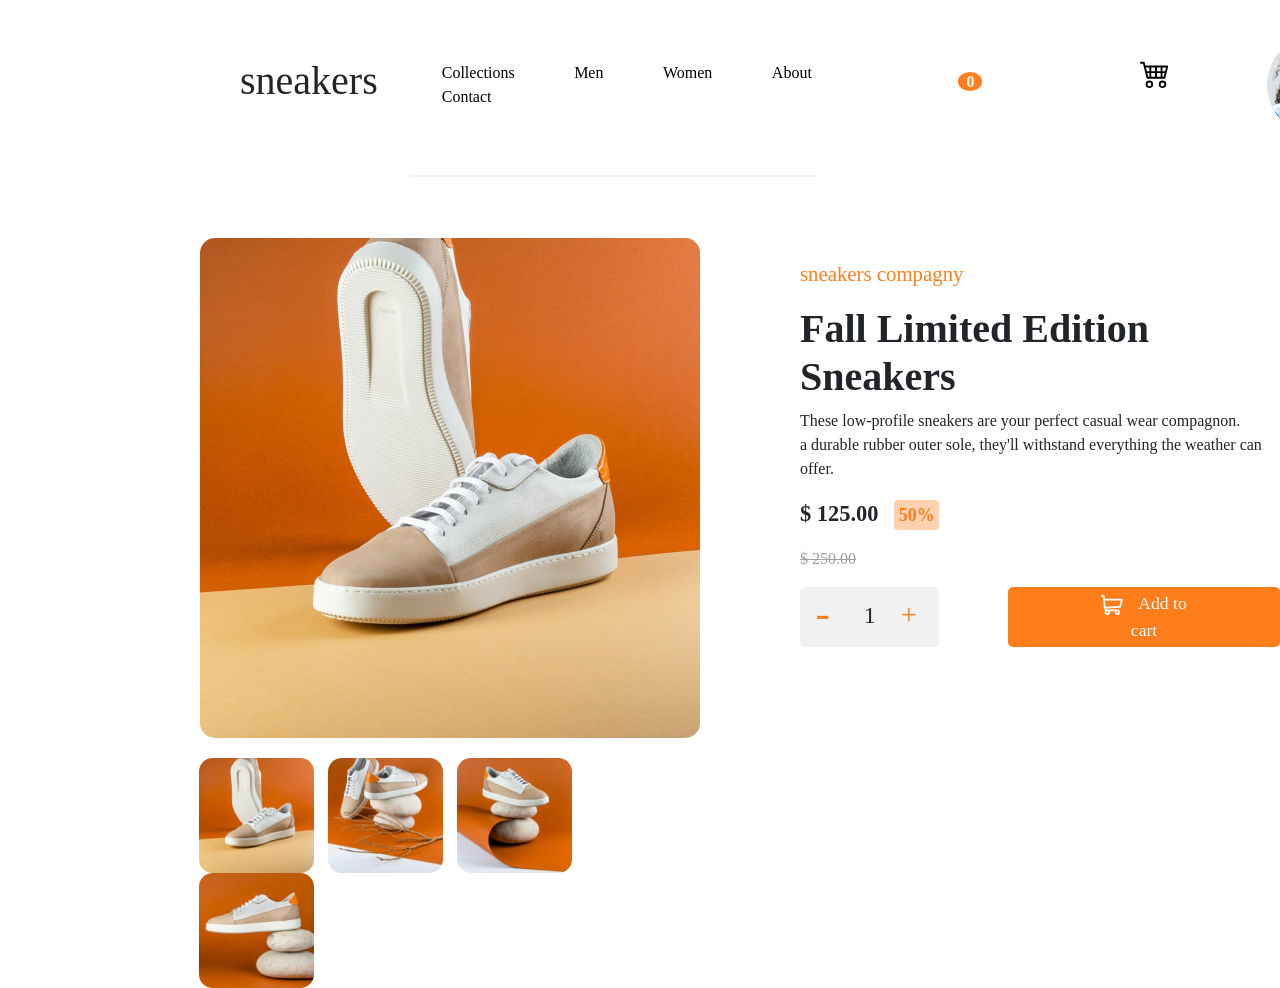
==== commit b3d49067: "change photo if click on minis" ====
--- a/ecommerce-product-page-main 2/e-commerce.html
+++ b/ecommerce-product-page-main 2/e-commerce.html
@@ -70,12 +70,11 @@
                     <img src="./images/image-product-3.jpg" alt="shoes photo" id="photo3">
                     <img src="./images/image-product-4.jpg" alt="shoes photo" id="photo4"></button>
             </div>
-            <br>
             <div class="lowPhoto">
-                <a href="#photo1"><img class="miniPhoto" src="./images/image-product-1-thumbnail.jpg" alt="shoes"></a>
-                <a href="#photo2"><img class="miniPhoto" src="./images/image-product-2-thumbnail.jpg" alt="shoes"></a>
-                <a href="#photo3"><img class="miniPhoto" src="./images/image-product-3-thumbnail.jpg" alt="shoes"></a>
-                <a href="#photo4"><img class="miniPhoto" src="./images/image-product-4-thumbnail.jpg" alt="shoes"></a>
+                <img class="miniPhoto" src="./images/image-product-1-thumbnail.jpg" alt="shoes">
+                <img class="miniPhoto" src="./images/image-product-2-thumbnail.jpg" alt="shoes">
+                <img class="miniPhoto" src="./images/image-product-3-thumbnail.jpg" alt="shoes">
+                <img class="miniPhoto" src="./images/image-product-4-thumbnail.jpg" alt="shoes">
             </div>
 
             <!-- Debut modal 2 -->
--- a/ecommerce-product-page-main 2/style.css
+++ b/ecommerce-product-page-main 2/style.css
@@ -152,8 +152,8 @@
 }
 
 aside > button > img {
-  width: 400px;
-  height: 400px;
+  width: 300px;
+  height: 300px;
   border-radius: 3%;
   margin-left: 200px;
   margin-top: 100px;
@@ -161,17 +161,14 @@
 }
 
 .lowPhoto {
-  margin-left: 207px;
-}
-.lowPhoto a img {
-  border-radius: 12%;
-  height: 95px;
-  width: 95px;
-  margin: 10px;
+  margin-left: 189px;
 }
 
 .miniPhoto {
   border-radius: 12%;
+  width: 115px;
+  height: 115px;
+  margin-left: 10px;
 }
 .miniPhoto:hover {
   border-radius: 12%;
